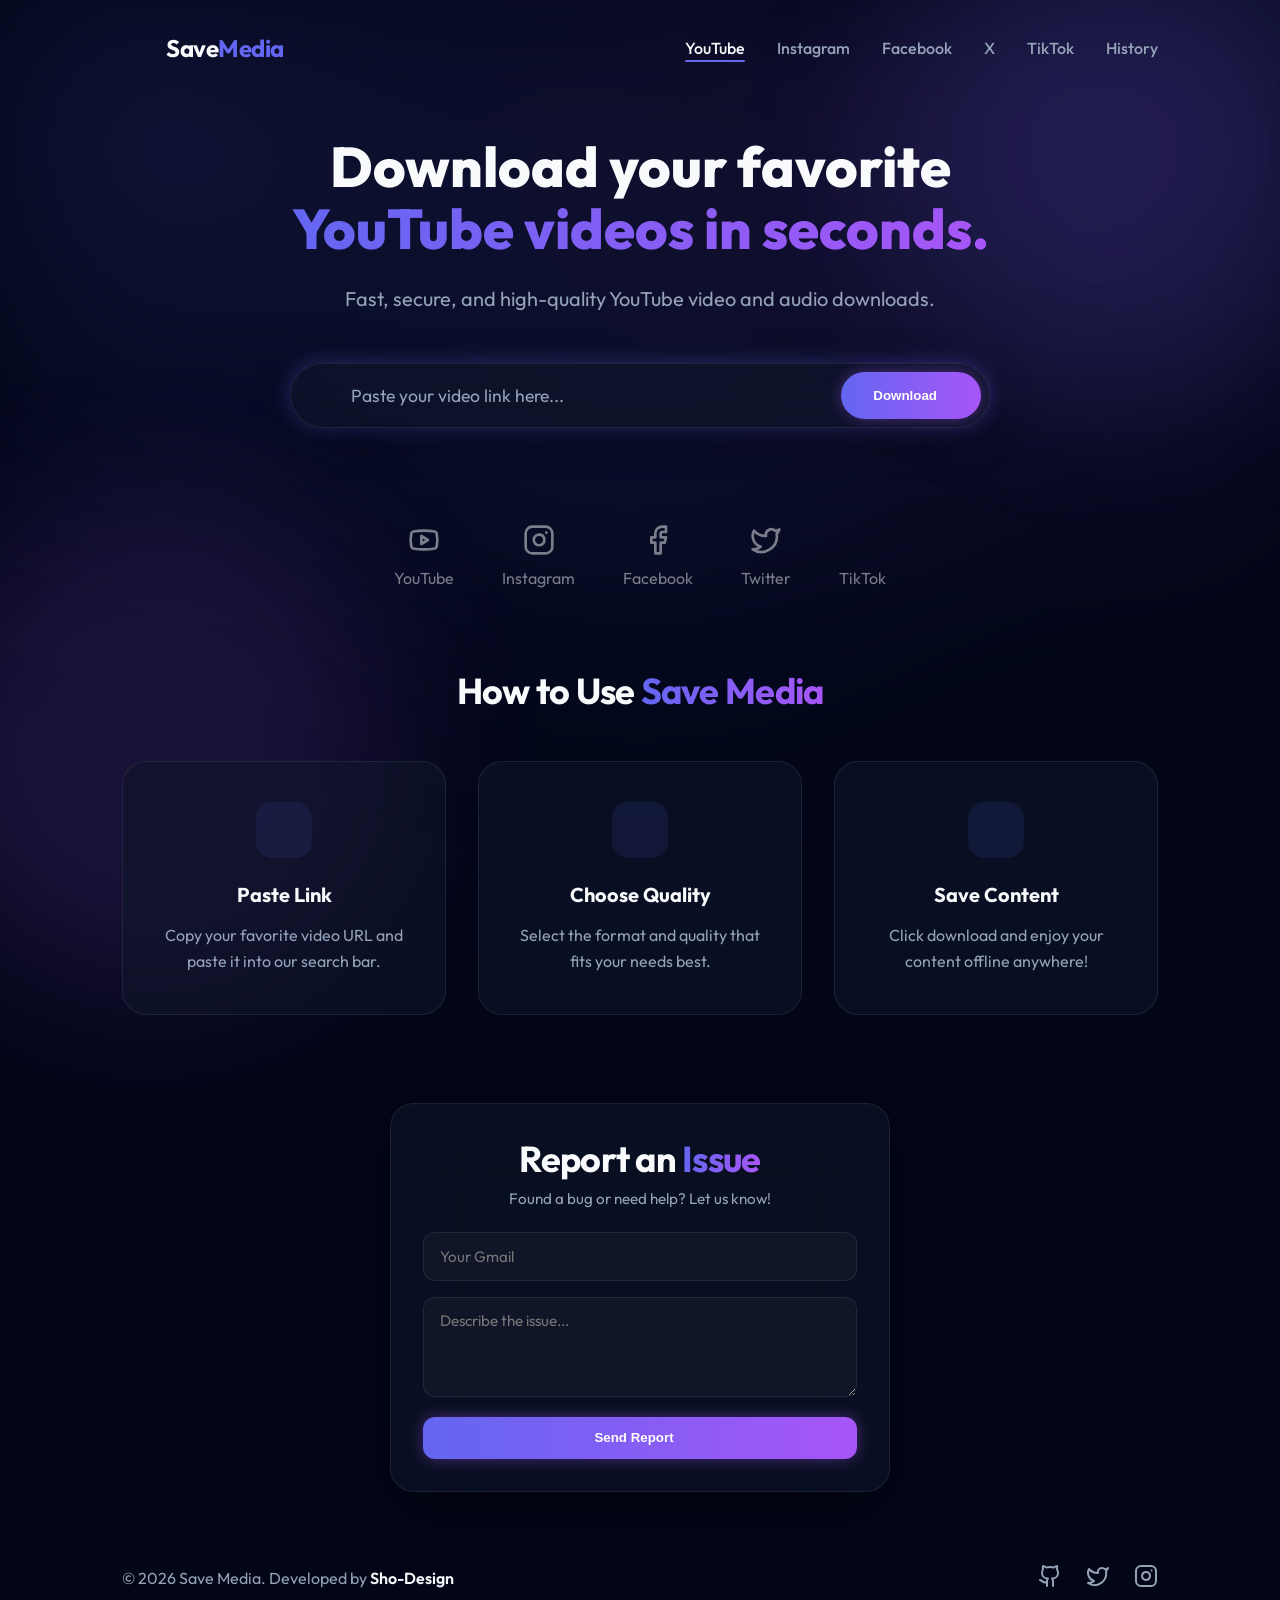
==== index.html @ ad40b004 "updated backend link" ====
<!DOCTYPE html>
<html lang="en">
<head>
    <meta charset="UTF-8">
    <meta name="viewport" content="width=device-width, initial-scale=1.0">
    <meta name="google-site-verification" content="N-tmSTunagzGH7XY_K2GFZzRfWQBNC5pySEyDZLSZkw" />
    <title>Save Media v2 | Premium Video Downloader</title>
    <link rel="icon" href="images/cloud.svg">
    <link rel="preconnect" href="https://fonts.googleapis.com">
    <link rel="preconnect" href="https://fonts.gstatic.com" crossorigin>
    <link href="https://fonts.googleapis.com/css2?family=Outfit:wght@300;400;500;600;700&display=swap" rel="stylesheet">
    <link rel="stylesheet" href="style.css">
    <script src="https://cdnjs.cloudflare.com/ajax/libs/gsap/3.12.2/gsap.min.js"></script>
    <script src="https://unpkg.com/lucide@latest"></script>
    <script src="history.js"></script>
    <script type="text/javascript" src="https://cdn.jsdelivr.net/npm/@emailjs/browser@4/dist/email.min.js"></script>
    <script type="text/javascript">
        (function() {
            emailjs.init({
              publicKey: "gHKNOqK6p1OU56wxF",
            });
        })();
    </script>
    <script defer src="nav.js"></script>
    <script defer src="youtube.js"></script>
</head>
<body data-backend-url="https://videosaver-backend.onrender.com">
    <div class="mesh-gradient"></div>
    <div class="glow-blob blob-1"></div>
    <div class="glow-blob blob-2"></div>
    
    <main class="container">
        <header class="header" data-gsap="fade-down">
            <div class="logo">
                <i data-lucide="cloud-download" class="logo-icon"></i>
                <h1>Save<span>Media</span></h1>
            </div>
            <!--navigation section -->
            <button class="mobile-menu-btn" id="mobileMenuBtn">
                <i data-lucide="menu"></i>
            </button>
            <nav class="nav">
                <a href="index.html" class="nav-link active">YouTube</a>
                <a href="instagram.html" class="nav-link">Instagram</a>
                <a href="facebook.html" class="nav-link">Facebook</a>
                <a href="x.html" class="nav-link">X</a>
                <a href="tiktok.html" class="nav-link">TikTok</a>
                <a href="history.html" class="nav-link">History</a>
            </nav>
        </header>

        <section class="hero" data-gsap="fade-up">
            <h2 class="hero-title">Download your favorite <br><span class="gradient-text">YouTube videos in seconds.</span></h2>
            <p class="hero-subtitle">Fast, secure, and high-quality YouTube video and audio downloads.</p>

            <div class="search-box-wrapper">
                <div class="search-box">
                    <i data-lucide="link" class="search-icon"></i>
                    <input type="text" id="urlInput" placeholder="Paste your video link here..." autocomplete="off">
                    <button id="downloadBtn" class="premium-btn">
                        <span>Download</span>
                        <i data-lucide="arrow-right"></i>
                    </button>
                    <button id="clearBtn" class="clear-btn" style="display: none;">
                        <i data-lucide="x"></i>
                    </button>
                </div>
            </div>
        </section>

        <section id="resultsSection" class="results-section" style="display: none;">
            <div class="result-card glass" id="resultCard">
                <div class="result-status" id="resultStatus">
                    <div class="loader-spinner"></div>
                    <span>Analyzing video...</span>
                </div>

                <div id="videoDetails" class="video-details" style="display: none;">
                    <div class="video-preview">
                        <div class="preview-overlay">
                            <i data-lucide="play" class="play-icon"></i>
                        </div>
                        <img id="thumbnail" src="" alt="Thumbnail">
                    </div>
                    <div class="video-info">
                        <div class="platform-badge" id="platformBadge">YouTube</div>
                        <h3 id="videoTitle" class="video-title">Epic Mountain Sunset | 4K Aerial Tour</h3>
                        <p id="videoDuration" class="video-meta"><i data-lucide="clock"></i> Duration: 14:32</p>
                        
                        <div class="options-container">
                            <div class="custom-select" id="formatSelect">
                                <div class="select-trigger">
                                    <span class="selected-value">Format: MP4</span>
                                    <i data-lucide="chevron-down"></i>
                                </div>
                                <div class="select-options" id="formatOptions"></div>
                            </div>

                            <div class="custom-select" id="qualitySelect">
                                <div class="select-trigger">
                                    <span class="selected-value">Select Quality</span>
                                    <i data-lucide="chevron-down"></i>
                                </div>
                                <div class="select-options" id="qualityOptions"></div>
                            </div>
                        </div>

                        <div class="result-footer">
                            <div class="file-size" id="fileSize">Size: —</div>
                            <button id="mainDownloadBtn" class="download-btn-v2">
                                <i data-lucide="download"></i>
                                <span>Start Download</span>
                            </button>
                        </div>
                    </div>
                </div>
            </div>
        </section>

        <!-- Supported Platforms -->
        <section class="info-sectionSupported" data-gsap="fade-up" style="padding: 2rem 0; opacity: 0.8;">
            <div class="platforms-flex">
                <a href="index.html" class="platform-item"><svg xmlns="http://www.w3.org/2000/svg" width="24" height="24" viewBox="0 0 24 24" fill="none" stroke="currentColor" stroke-width="2" stroke-linecap="round" stroke-linejoin="round" class="lucide lucide-youtube"><path d="M2.5 17a24.12 24.12 0 0 1 0-10 2 2 0 0 1 1.4-1.4 49.56 49.56 0 0 1 16.2 0A2 2 0 0 1 21.5 7a24.12 24.12 0 0 1 0 10 2 2 0 0 1-1.4 1.4 49.55 49.55 0 0 1-16.2 0A2 2 0 0 1 2.5 17"/><path d="m10 15 5-3-5-3z"/></svg><span>YouTube</span></a>
                <a href="instagram.html" class="platform-item"><svg xmlns="http://www.w3.org/2000/svg" width="24" height="24" viewBox="0 0 24 24" fill="none" stroke="currentColor" stroke-width="2" stroke-linecap="round" stroke-linejoin="round" class="lucide lucide-instagram"><rect width="20" height="20" x="2" y="2" rx="5" ry="5"/><path d="M16 11.37A4 4 0 1 1 12.63 8 4 4 0 0 1 16 11.37z"/><line x1="17.5" x2="17.51" y1="6.5" y2="6.5"/></svg><span>Instagram</span></a>
                <a href="facebook.html" class="platform-item"><svg xmlns="http://www.w3.org/2000/svg" width="24" height="24" viewBox="0 0 24 24" fill="none" stroke="currentColor" stroke-width="2" stroke-linecap="round" stroke-linejoin="round" class="lucide lucide-facebook"><path d="M18 2h-3a5 5 0 0 0-5 5v3H7v4h3v8h4v-8h3l1-4h-4V7a1 1 0 0 1 1-1h3z"/></svg><span>Facebook</span></a>
                <a href="x.html" class="platform-item"><svg xmlns="http://www.w3.org/2000/svg" width="24" height="24" viewBox="0 0 24 24" fill="none" stroke="currentColor" stroke-width="2" stroke-linecap="round" stroke-linejoin="round" class="lucide lucide-twitter"><path d="M22 4s-.7 2.1-2 3.4c1.6 10-9.4 17.3-18 11.6 2.2.1 4.4-.6 6-2C3 15.5.5 9.6 3 5c2.2 2.6 5.6 4.1 9 4-.9-4.2 4-6.6 7-3.8 1.1 0 3-1.2 3-1.2z"/></svg><span>Twitter</span></a>
                <a href="tiktok.html" class="platform-item"><i data-lucide="music-2"></i><span>TikTok</span></a>
            </div>
        </section>


        <!-- How It Works Section -->
        <section id="how-to-use" class="info-section" data-gsap="fade-up">
            <h2 class="section-title">How to Use <span class="gradient-text">Save Media</span></h2>
            <div class="steps-grid">
                <div class="step-card">
                    <div class="step-icon"><i data-lucide="copy"></i></div>
                    <h3>Paste Link</h3>
                    <p>Copy your favorite video URL and paste it into our search bar.</p>
                </div>
                <div class="step-card">
                    <div class="step-icon"><i data-lucide="settings-2"></i></div>
                    <h3>Choose Quality</h3>
                    <p>Select the format and quality that fits your needs best.</p>
                </div>
                <div class="step-card">
                    <div class="step-icon"><i data-lucide="download-cloud"></i></div>
                    <h3>Save Content</h3>
                    <p>Click download and enjoy your content offline anywhere!</p>
                </div>
            </div>
        </section>

        <!-- Report Issue Section -->
        <section class="report-section" data-gsap="fade-up">
            <div class="report-card glass">
                <h2 class="section-title">Report an <span class="gradient-text">Issue</span></h2>
                <p class="report-subtitle">Found a bug or need help? Let us know!</p>
                <form id="reportForm" class="report-form">
                    <div class="input-group">
                        <input type="email" id="userEmail" name="user_email" placeholder="Your Gmail" required>
                    </div>
                    <div class="input-group">
                        <textarea id="userMessage" name="message" placeholder="Describe the issue..." required></textarea>
                    </div>
                    <button type="submit" id="reportBtn" class="premium-btn">
                        <span>Send Report</span>
                        <i data-lucide="send"></i>
                    </button>
                </form>
            </div>
        </section>

        <footer class="footer">
            <p>&copy; 2026 Save Media. Developed by <a href="#" class="brand-link">Sho-Design</a></p>
            <div class="social-links">
                <a href="https://github.com/Michealshodipo56"><svg xmlns="http://www.w3.org/2000/svg" width="24" height="24" viewBox="0 0 24 24" fill="none" stroke="currentColor" stroke-width="2" stroke-linecap="round" stroke-linejoin="round" class="lucide lucide-github"><path d="M15 22v-4a4.8 4.8 0 0 0-1-3.5c3 0 6-2 6-5.5.08-1.25-.27-2.48-1-3.5.28-1.15.28-2.35 0-3.5 0 0-1 0-3 1.5-2.64-.5-5.36-.5-8 0C6 2 5 2 5 2c-.3 1.15-.3 2.35 0 3.5A5.403 5.403 0 0 0 4 9c0 3.5 3 5.5 6 5.5-.39.49-.68 1.05-.85 1.65-.17.6-.22 1.23-.15 1.85v4"/><path d="M9 18c-4.51 2-5-2-7-2"/></svg></a>
                <a href="https://x.com/Entity50"><svg xmlns="http://www.w3.org/2000/svg" width="24" height="24" viewBox="0 0 24 24" fill="none" stroke="currentColor" stroke-width="2" stroke-linecap="round" stroke-linejoin="round" class="lucide lucide-twitter"><path d="M22 4s-.7 2.1-2 3.4c1.6 10-9.4 17.3-18 11.6 2.2.1 4.4-.6 6-2C3 15.5.5 9.6 3 5c2.2 2.6 5.6 4.1 9 4-.9-4.2 4-6.6 7-3.8 1.1 0 3-1.2 3-1.2z"/></svg></a>
                <a href="#"><svg xmlns="http://www.w3.org/2000/svg" width="24" height="24" viewBox="0 0 24 24" fill="none" stroke="currentColor" stroke-width="2" stroke-linecap="round" stroke-linejoin="round" class="lucide lucide-instagram"><rect width="20" height="20" x="2" y="2" rx="5" ry="5"/><path d="M16 11.37A4 4 0 1 1 12.63 8 4 4 0 0 1 16 11.37z"/><line x1="17.5" x2="17.51" y1="6.5" y2="6.5"/></svg></a>
            </div>
        </footer>
    </main>

    <div id="toast" class="toast"></div>
    <!--Created by Micheal Sho-->
</body>
</html>
---- style.css ----
:root {
  --primary: #6366f1;
  --primary-hover: #4f46e5;
  --accent: #a855f7;
  --accent-glow: rgba(168, 85, 247, 0.4);
  --primary-glow: rgba(99, 102, 241, 0.4);
  --bg-dark: #020617;
  --card-bg: rgba(15, 23, 42, 0.6);
  --text-main: #f8fafc;
  --text-muted: #94a3b8;
  --glass-border: rgba(255, 255, 255, 0.08);
  --glass-highlight: rgba(255, 255, 255, 0.04);
}

* {
  margin: 0;
  padding: 0;
  box-sizing: border-box;
}

html {
  scroll-behavior: smooth;
}

body {
  font-family: "Outfit", sans-serif;
  background-color: var(--bg-dark);
  color: var(--text-main);
  overflow-x: hidden;
  min-height: 100vh;
}

/* Enhanced Mesh Gradient with Animated Blobs */
.mesh-gradient {
  position: fixed;
  top: 0;
  left: 0;
  width: 100%;
  height: 100%;
  z-index: -1;
  background: 
    radial-gradient(at 0% 0%, rgba(99, 102, 241, 0.2) 0px, transparent 50%),
    radial-gradient(at 100% 0%, rgba(168, 85, 247, 0.2) 0px, transparent 50%),
    radial-gradient(at 50% 50%, rgba(99, 102, 241, 0.1) 0px, transparent 50%);
  filter: blur(100px);
}

.glow-blob {
  position: fixed;
  width: 500px;
  height: 500px;
  border-radius: 50%;
  filter: blur(80px);
  z-index: -1;
  opacity: 0.15;
  pointer-events: none;
  animation: float 20s infinite alternate;
}

.blob-1 {
  background: var(--primary);
  top: -100px;
  right: -100px;
}

.blob-2 {
  background: var(--accent);
  bottom: -100px;
  left: -100px;
  animation-delay: -5s;
}

@keyframes float {
  from { transform: translate(0, 0) scale(1); }
  to { transform: translate(100px, 100px) scale(1.2); }
}

.container {
  max-width: 1100px;
  margin: 0 auto;
  padding: 2rem;
  display: flex;
  flex-direction: column;
  min-height: 100vh;
}

/* Header */
.header {
  display: flex;
  justify-content: space-between;
  align-items: center;
  padding-bottom: 2rem;
}

.logo {
  display: flex;
  align-items: center;
  gap: 0.75rem;
}

.logo-icon {
  color: var(--primary);
  width: 2rem;
  height: 2rem;
}

.logo h1 {
  font-size: 1.5rem;
  font-weight: 700;
  letter-spacing: -0.02em;
}

.logo h1 span {
  color: var(--primary);
}

.nav {
  display: flex;
  gap: 2rem;
}

.nav-link {
  color: var(--text-muted);
  text-decoration: none;
  font-weight: 500;
  transition: all 0.3s ease;
  position: relative;
}

.nav-link:hover,
.nav-link.active {
  color: var(--text-main);
}

.nav-link.active::after {
  content: '';
  position: absolute;
  bottom: -4px;
  left: 0;
  width: 100%;
  height: 2px;
  background: var(--primary);
  border-radius: 2px;
}

.mobile-menu-btn {
  display: none;
  background: rgba(255, 255, 255, 0.05);
  border: 1px solid var(--glass-border);
  color: var(--text-main);
  cursor: pointer;
  padding: 0.6rem;
  border-radius: 0.75rem;
  z-index: 10;
  transition: all 0.3s ease;
}

.mobile-menu-btn:hover {
  background: rgba(255, 255, 255, 0.1);
  border-color: var(--primary);
}

/* Hero */
.hero {
  text-align: center;
  padding: 2.5rem 0 4rem;
}

.hero-title {
  font-size: 3.5rem;
  font-weight: 800;
  line-height: 1.1;
  margin-bottom: 1.5rem;
}

.gradient-text {
  background: linear-gradient(90deg, var(--primary), var(--accent));
  -webkit-background-clip: text;
  background-clip: text;
  -webkit-text-fill-color: transparent;
}

.hero-subtitle {
  font-size: 1.25rem;
  color: var(--text-muted);
  max-width: 600px;
  margin: 0 auto 3rem;
  line-height: 1.6;
}

/* Search Box */
.search-box-wrapper {
  max-width: 700px;
  margin: 0 auto;
  position: relative;
}

.search-box {
  background: var(--card-bg);
  backdrop-filter: blur(20px);
  -webkit-backdrop-filter: blur(20px);
  border: 1px solid var(--glass-border);
  padding: 0.5rem 0.5rem 0.5rem 1.5rem;
  border-radius: 100px;
  display: flex;
  align-items: center;
  gap: 1rem;
  box-shadow: 0 10px 40px rgba(0, 0, 0, 0.4), 0 0 20px var(--primary-glow);
  transition:
    border-color 0.3s,
    transform 0.3s,
    box-shadow 0.3s;
}

.search-box:focus-within {
  border-color: rgba(99, 102, 241, 0.6);
  transform: translateY(-2px);
  box-shadow: 0 15px 50px rgba(0, 0, 0, 0.5), 0 0 30px var(--primary-glow);
}

.search-icon {
  color: var(--text-muted);
  width: 1.25rem;
}

.search-box input {
  background: none;
  border: none;
  color: var(--text-main);
  font-family: inherit;
  font-size: 1.1rem;
  flex: 1;
  outline: none;
}

.search-box input::placeholder {
  color: var(--text-muted);
}

.premium-btn {
  background: linear-gradient(90deg, var(--primary), var(--accent));
  color: white;
  border: none;
  padding: 1rem 2rem;
  border-radius: 100px;
  font-weight: 600;
  cursor: pointer;
  display: flex;
  align-items: center;
  gap: 0.75rem;
  transition:
    opacity 0.3s,
    transform 0.2s;
  box-shadow: 0 0 15px var(--accent-glow);
}

.premium-btn:hover {
  opacity: 0.9;
  transform: scale(1.02);
  box-shadow: 0 0 25px var(--accent-glow);
}

.premium-btn:active {
  transform: scale(0.98);
}

.clear-btn {
  background: none;
  border: none;
  color: var(--text-muted);
  padding: 0.5rem;
  cursor: pointer;
  margin-right: 0.5rem;
}

/* Results Section */
.results-section {
  padding-top: 1rem;
  position: relative;
  z-index: 50;
}

.result-card {
  background: var(--card-bg);
  backdrop-filter: blur(40px);
  -webkit-backdrop-filter: blur(40px);
  border: 1px solid var(--glass-border);
  border-radius: 2rem;
  padding: 2.5rem;
  max-width: 900px;
  margin: 0 auto;
  box-shadow: 0 20px 60px rgba(0, 0, 0, 0.4), 0 0 40px rgba(15, 23, 42, 0.5);
}

.result-status {
  display: flex;
  flex-direction: column;
  align-items: center;
  gap: 1rem;
  padding: 2rem;
}

.loader-spinner {
  width: 3rem;
  height: 3rem;
  border: 3px solid rgba(255, 255, 255, 0.1);
  border-top-color: var(--primary);
  border-radius: 50%;
  animation: rotate 1s linear infinite;
}

@keyframes rotate {
  to {
    transform: rotate(360deg);
  }
}

.video-details {
  display: grid;
  grid-template-columns: 350px 1fr;
  gap: 2.5rem;
}

.video-preview {
  position: relative;
  border-radius: 1.5rem;
  overflow: hidden;
  aspect-ratio: 16/9;
}

.video-preview img {
  width: 100%;
  height: 100%;
  object-fit: cover;
}

.preview-overlay {
  position: absolute;
  inset: 0;
  background: rgba(0, 0, 0, 0.3);
  display: flex;
  align-items: center;
  justify-content: center;
}

.play-icon {
  width: 3rem;
  height: 3rem;
  color: white;
  filter: drop-shadow(0 0 10px rgba(0, 0, 0, 0.5));
}

.video-info {
  display: flex;
  flex-direction: column;
}

.platform-badge {
  background: rgba(99, 102, 241, 0.1);
  color: var(--primary);
  padding: 0.25rem 0.75rem;
  border-radius: 100px;
  font-size: 0.8rem;
  font-weight: 700;
  width: fit-content;
  margin-bottom: 1rem;
  text-transform: uppercase;
  letter-spacing: 0.05em;
}

.video-title {
  font-size: 1.5rem;
  font-weight: 700;
  margin-bottom: 0.75rem;
  line-height: 1.3;
}

.video-meta {
  display: flex;
  align-items: center;
  gap: 0.5rem;
  color: var(--text-muted);
  font-size: 1rem;
  margin-bottom: 2rem;
}

.video-meta i {
  width: 1rem;
  height: 1rem;
}

/* Custom Select */
.options-container {
  display: grid;
  grid-template-columns: 1fr 1fr;
  gap: 1rem;
  margin-bottom: 2rem;
}

.custom-select {
  position: relative;
}

.select-trigger {
  background: rgba(255, 255, 255, 0.05);
  border: 1px solid var(--glass-border);
  padding: 0.8rem 1.2rem;
  border-radius: 12px;
  display: flex;
  justify-content: space-between;
  align-items: center;
  cursor: pointer;
  transition: background 0.3s;
}

.select-trigger:hover {
  background: rgba(255, 255, 255, 0.08);
}

.select-trigger i {
  width: 1rem;
  height: 1rem;
  color: var(--text-muted);
}

.select-options {
  position: absolute;
  top: calc(100% + 8px);
  left: 0;
  width: 100%;
  background: #1e293b;
  border: 1px solid var(--glass-border);
  border-radius: 12px;
  overflow: hidden;
  max-height: 250px;
  overflow-y: auto;
  z-index: 10;
  display: none;
  box-shadow: 0 10px 30px rgba(0, 0, 0, 0.4);
}

.select-options div {
  padding: 0.8rem 1.2rem;
  cursor: pointer;
  transition: background 0.2s;
}

.select-options div:hover {
  background: rgba(255, 255, 255, 0.05);
}

.show-options {
  display: block;
  animation: slideDown 0.2s ease-out;
}

@keyframes slideDown {
  from {
    opacity: 0;
    transform: translateY(-10px);
  }
  to {
    opacity: 1;
    transform: translateY(0);
  }
}

/* Download Footer */
.result-footer {
  margin-top: auto;
  display: flex;
  justify-content: space-between;
  align-items: center;
  padding-top: 1.5rem;
  border-top: 1px solid var(--glass-border);
}

.file-size {
  font-weight: 600;
  color: var(--text-muted);
}

.download-btn-v2 {
  background: var(--primary);
  color: white;
  border: none;
  padding: 1rem 2rem;
  border-radius: 12px;
  font-weight: 700;
  cursor: pointer;
  display: flex;
  align-items: center;
  gap: 0.75rem;
  transition:
    transform 0.2s,
    background 0.3s;
  box-shadow: 0 0 15px var(--primary-glow);
}

.download-btn-v2:hover {
  background: var(--primary-hover);
  transform: translateY(-2px);
  box-shadow: 0 0 25px var(--primary-glow);
}

/* Content Sections */
.info-section {
  padding: 3rem 0;
  text-align: center;
}

.section-title {
  font-size: 2.25rem;
  font-weight: 700;
  margin-bottom: 3rem;
  letter-spacing: -0.02em;
}

.steps-grid {
  display: grid;
  grid-template-columns: repeat(3, 1fr);
  gap: 2rem;
}

.step-card {
  background: var(--card-bg);
  padding: 2.5rem;
  border-radius: 1.5rem;
  border: 1px solid var(--glass-border);
  transition: transform 0.3s, border-color 0.3s;
}

.step-card:hover {
  transform: translateY(-5px);
  border-color: var(--primary);
}

.step-icon {
  width: 3.5rem;
  height: 3.5rem;
  background: rgba(99, 102, 241, 0.1);
  color: var(--primary);
  display: flex;
  align-items: center;
  justify-content: center;
  border-radius: 1rem;
  margin: 0 auto 1.5rem;
}

.step-card h3 {
  font-size: 1.25rem;
  margin-bottom: 1rem;
}

.step-card p {
  color: var(--text-muted);
  line-height: 1.6;
}

.platforms-flex {
  display: flex;
  justify-content: center;
  flex-wrap: wrap;
  gap: 3rem;
  opacity: 0.6;
}

.platform-item {
  display: flex;
  flex-direction: column;
  align-items: center;
  gap: 0.75rem;
  color: inherit;
  text-decoration: none;
  transition: opacity 0.3s, transform 0.3s, color 0.3s;
  cursor: pointer;
}

.platform-item:hover {
  opacity: 1;
  transform: translateY(-5px);
  color: var(--primary);
}

.platform-item i, .platform-item svg {
  width: 2rem;
  height: 2rem;
}

@media (max-width: 768px) {
  .steps-grid {
    grid-template-columns: 1fr;
  }
}

/* Footer */
.footer {
  margin-top: auto;
  padding: 2rem 0 2rem;
  display: flex;
  justify-content: space-between;
  align-items: center;
  color: var(--text-muted);
}

.brand-link {
  color: var(--text-main);
  text-decoration: none;
  font-weight: 600;
}

.social-links {
  display: flex;
  gap: 1.5rem;
}

.social-links a {
  color: var(--text-muted);
  transition: color 0.3s;
}

.social-links a:hover {
  color: var(--text-main);
}

/* Responsive */
@media (max-width: 900px) {
  .video-details {
    grid-template-columns: 1fr;
  }
}

@media (max-width: 850px) {
  .header {
    padding-bottom: 2rem;
    position: relative;
    z-index: 6000;
  }

  .nav-overlay {
    position: fixed;
    inset: 0;
    background: rgba(0, 0, 0, 0.4);
    backdrop-filter: blur(4px);
    -webkit-backdrop-filter: blur(4px);
    z-index: 5000;
    opacity: 0;
    visibility: hidden;
    pointer-events: none;
    transition: opacity 0.4s ease, visibility 0.4s;
  }

  .nav-overlay.show {
    opacity: 1;
    visibility: visible;
    pointer-events: auto;
  }

  .mobile-menu-btn {
    display: flex;
    align-items: center;
    justify-content: center;
    z-index: 7001;
  }

  .nav {
    position: fixed;
    top: 0;
    right: -280px;
    width: 280px;
    height: 100vh;
    background: rgba(15, 23, 42, 0.98);
    backdrop-filter: blur(25px);
    -webkit-backdrop-filter: blur(25px);
    flex-direction: column;
    padding: 6rem 1.5rem 2rem;
    gap: 0.75rem;
    visibility: hidden;
    transition: right 0.4s cubic-bezier(0.4, 0, 0.2, 1), visibility 0.4s;
    z-index: 7000;
    border-left: 1px solid var(--glass-border);
    box-shadow: -15px 0 50px rgba(0, 0, 0, 0.6);
  }

  .nav.open {
    right: 0;
    visibility: visible;
  }

  .nav-link {
    font-size: 1.1rem;
    width: 100%;
    padding: 1rem;
    border-radius: 12px;
    background: rgba(255, 255, 255, 0.03);
  }

  .nav-link.active {
    background: rgba(99, 102, 241, 0.1);
    color: var(--primary);
  }

  .nav-link.active::after {
    display: none;
  }
}

@media (max-width: 640px) {
  .hero-title {
    font-size: 2.5rem;
  }

  .options-container {
    grid-template-columns: 1fr;
  }
}

@media (max-width: 540px) {
  .search-box {
    flex-direction: column;
    padding: 1rem;
    border-radius: 24px;
    gap: 0.5rem;
  }

  .search-box input {
    width: 100%;
    padding: 0.5rem 0;
    text-align: center;
  }

  .premium-btn {
    width: 100%;
    justify-content: center;
    border-radius: 16px;
  }

  .search-icon {
    display: none;
  }

  .clear-btn {
    position: absolute;
    right: 1.5rem;
    top: 1.5rem;
  }
}

/* Report Section */
.report-section {
  padding: 2.5rem 0;
}

.report-card {
  background: var(--card-bg);
  backdrop-filter: blur(40px);
  -webkit-backdrop-filter: blur(40px);
  border: 1px solid var(--glass-border);
  border-radius: 1.5rem;
  padding: 2rem;
  max-width: 500px;
  margin: 0 auto;
  text-align: center;
  box-shadow: 0 20px 60px rgba(0, 0, 0, 0.4);
}

.report-subtitle {
  color: var(--text-muted);
  margin-bottom: 1.5rem;
  margin-top: -2.5rem;
  font-size: 0.95rem;
}

.report-form {
  display: flex;
  flex-direction: column;
  gap: 1rem;
}

.input-group {
  position: relative;
  width: 100%;
  display: block;
}




.input-group input,
.input-group textarea {
  width: 100%;
  background: rgba(255, 255, 255, 0.03);
  border: 1px solid var(--glass-border);
  border-radius: 0.75rem;
  padding: 0.85rem 1rem;
  color: var(--text-main);
  font-family: inherit;
  font-size: 0.95rem;
  outline: none;
  transition: border-color 0.3s, box-shadow 0.3s, background 0.3s;
}

.input-group textarea {
  min-height: 100px;
  resize: vertical;
}

.input-group input:focus,
.input-group textarea:focus {
  background: rgba(255, 255, 255, 0.05);
  border-color: var(--primary);
  box-shadow: 0 0 0 4px var(--primary-glow);
}

.report-form .premium-btn {
  width: 100%;
  justify-content: center;
  padding: 0.85rem;
  border-radius: 0.75rem;
}

/* ═══════════════════════════════════════════════════
   History Page
═══════════════════════════════════════════════════ */

/* Section layout */
.history-section {
  flex: 1;
  padding: 2rem 0 3rem;
}

.history-header {
  display: flex;
  justify-content: space-between;
  align-items: center;
  margin-bottom: 2rem;
  flex-wrap: wrap;
  gap: 1rem;
}

.history-heading {
  display: flex;
  align-items: center;
  gap: 1rem;
}

.history-heading-icon {
  width: 2.5rem;
  height: 2.5rem;
  color: var(--primary);
  flex-shrink: 0;
}

.history-subtitle {
  color: var(--text-muted);
  font-size: 0.95rem;
  margin-top: 0.1rem;
}

/* Clear History button */
.clear-history-btn {
  display: flex;
  align-items: center;
  gap: 0.5rem;
  background: rgba(239,68,68,0.1);
  color: #ef4444;
  border: 1px solid rgba(239,68,68,0.25);
  padding: 0.65rem 1.25rem;
  border-radius: 100px;
  font-size: 0.9rem;
  font-weight: 600;
  cursor: pointer;
  transition: background 0.2s, border-color 0.2s, transform 0.2s;
}
.clear-history-btn:hover {
  background: rgba(239,68,68,0.2);
  border-color: rgba(239,68,68,0.5);
  transform: translateY(-1px);
}
.clear-history-btn i {
  width: 1rem;
  height: 1rem;
}

/* Empty state */
.history-empty {
  display: flex;
  flex-direction: column;
  align-items: center;
  justify-content: center;
  gap: 1rem;
  padding: 5rem 2rem;
  text-align: center;
}

.history-empty-icon {
  width: 5rem;
  height: 5rem;
  background: rgba(99,102,241,0.1);
  border-radius: 50%;
  display: flex;
  align-items: center;
  justify-content: center;
  color: var(--primary);
}
.history-empty-icon i {
  width: 2.25rem;
  height: 2.25rem;
}

.history-empty h3 {
  font-size: 1.4rem;
  font-weight: 700;
  color: var(--text-main);
}

.history-empty p {
  color: var(--text-muted);
  max-width: 340px;
  line-height: 1.6;
}

.go-download-btn {
  display: inline-flex;
  align-items: center;
  gap: 0.5rem;
  background: linear-gradient(90deg, var(--primary), var(--accent));
  color: white;
  text-decoration: none;
  padding: 0.75rem 1.5rem;
  border-radius: 100px;
  font-weight: 600;
  margin-top: 0.5rem;
  transition: opacity 0.2s, transform 0.2s;
  box-shadow: 0 0 15px var(--accent-glow);
}
.go-download-btn:hover {
  opacity: 0.9;
  transform: translateY(-2px);
}
.go-download-btn i {
  width: 1rem;
  height: 1rem;
}

/* History list */
.history-list {
  display: flex;
  flex-direction: column;
  gap: 1rem;
}

/* History item card */
.history-item {
  display: flex;
  align-items: center;
  gap: 1.5rem;
  padding: 1.25rem 1.5rem;
  border-radius: 1.25rem;
  animation: historyFadeIn 0.4s ease both;
  transition: transform 0.25s, border-color 0.25s;
}
.history-item:hover {
  transform: translateY(-2px);
  border-color: rgba(99,102,241,0.35);
}

@keyframes historyFadeIn {
  from { opacity: 0; transform: translateY(16px); }
  to   { opacity: 1; transform: translateY(0); }
}

/* Thumbnail */
.history-thumb-wrap {
  position: relative;
  flex-shrink: 0;
  width: 140px;
  aspect-ratio: 16/9;
  border-radius: 0.75rem;
  overflow: hidden;
  background: rgba(255,255,255,0.04);
}
.history-thumb {
  width: 100%;
  height: 100%;
  object-fit: cover;
}
.thumb-overlay {
  position: absolute;
  inset: 0;
  background: rgba(0,0,0,0.3);
  display: flex;
  align-items: center;
  justify-content: center;
  opacity: 0;
  transition: opacity 0.2s;
}
.history-item:hover .thumb-overlay { opacity: 1; }
.thumb-play {
  width: 1.5rem;
  height: 1.5rem;
  color: white;
}
.thumb-broken {
  background: rgba(255,255,255,0.06);
}

/* Info */
.history-info {
  flex: 1;
  min-width: 0;
}
.history-title {
  font-size: 1rem;
  font-weight: 600;
  line-height: 1.35;
  margin-bottom: 0.6rem;
  white-space: nowrap;
  overflow: hidden;
  text-overflow: ellipsis;
}
.history-meta {
  display: flex;
  flex-wrap: wrap;
  gap: 0.5rem;
}
.history-badge {
  display: inline-flex;
  align-items: center;
  gap: 0.35rem;
  padding: 0.25rem 0.6rem;
  border-radius: 100px;
  font-size: 0.75rem;
  font-weight: 600;
  text-transform: uppercase;
  letter-spacing: 0.03em;
}
.history-badge i {
  width: 0.8rem;
  height: 0.8rem;
}
.platform-badge-sm {
  background: rgba(99,102,241,0.12);
  color: var(--primary);
}
.format-badge {
  background: rgba(168,85,247,0.12);
  color: var(--accent);
}
.time-badge {
  background: rgba(255,255,255,0.06);
  color: var(--text-muted);
}

/* Actions */
.history-actions {
  display: flex;
  align-items: center;
  gap: 0.75rem;
  flex-shrink: 0;
}

.h-dl-btn {
  display: flex;
  align-items: center;
  gap: 0.5rem;
  background: var(--primary);
  color: white;
  border: none;
  padding: 0.6rem 1.1rem;
  border-radius: 10px;
  font-size: 0.875rem;
  font-weight: 600;
  cursor: pointer;
  white-space: nowrap;
  transition: background 0.2s, transform 0.2s, box-shadow 0.2s;
  box-shadow: 0 0 10px var(--primary-glow);
}
.h-dl-btn:hover {
  background: var(--primary-hover);
  transform: translateY(-1px);
  box-shadow: 0 0 18px var(--primary-glow);
}
.h-dl-btn i {
  width: 0.9rem;
  height: 0.9rem;
}

.h-del-btn {
  display: flex;
  align-items: center;
  justify-content: center;
  background: rgba(239,68,68,0.1);
  color: #ef4444;
  border: 1px solid rgba(239,68,68,0.2);
  width: 2.4rem;
  height: 2.4rem;
  border-radius: 10px;
  cursor: pointer;
  transition: background 0.2s, border-color 0.2s, transform 0.2s;
}
.h-del-btn:hover {
  background: rgba(239,68,68,0.2);
  border-color: rgba(239,68,68,0.45);
  transform: translateY(-1px);
}
.h-del-btn i {
  width: 1rem;
  height: 1rem;
}

/* ── Confirmation Modal ───────────────────────────── */
.modal-overlay {
  position: fixed;
  inset: 0;
  background: rgba(2,6,23,0.75);
  backdrop-filter: blur(6px);
  display: flex;
  align-items: center;
  justify-content: center;
  z-index: 500;
  opacity: 0;
  pointer-events: none;
  transition: opacity 0.25s;
}
.modal-overlay.modal-visible {
  opacity: 1;
  pointer-events: all;
}

.modal-box {
  width: 100%;
  max-width: 420px;
  padding: 2.5rem;
  border-radius: 1.5rem;
  text-align: center;
  transform: scale(0.95);
  transition: transform 0.25s;
}
.modal-overlay.modal-visible .modal-box {
  transform: scale(1);
}

.modal-icon {
  width: 4rem;
  height: 4rem;
  background: rgba(239,68,68,0.1);
  border-radius: 50%;
  display: flex;
  align-items: center;
  justify-content: center;
  margin: 0 auto 1.25rem;
  color: #ef4444;
}
.modal-icon i {
  width: 1.75rem;
  height: 1.75rem;
}
.modal-title {
  font-size: 1.35rem;
  font-weight: 700;
  margin-bottom: 0.75rem;
}
.modal-body {
  color: var(--text-muted);
  font-size: 0.95rem;
  line-height: 1.6;
  margin-bottom: 2rem;
}
.modal-actions {
  display: flex;
  gap: 1rem;
  justify-content: center;
}
.modal-cancel-btn {
  flex: 1;
  padding: 0.75rem;
  border-radius: 10px;
  border: 1px solid var(--glass-border);
  background: rgba(255,255,255,0.05);
  color: var(--text-main);
  font-size: 0.95rem;
  font-weight: 600;
  cursor: pointer;
  transition: background 0.2s;
}
.modal-cancel-btn:hover { background: rgba(255,255,255,0.1); }

.modal-confirm-btn {
  flex: 1;
  padding: 0.75rem;
  border-radius: 10px;
  border: none;
  background: #ef4444;
  color: white;
  font-size: 0.95rem;
  font-weight: 700;
  cursor: pointer;
  transition: background 0.2s, transform 0.2s;
  box-shadow: 0 0 15px rgba(239,68,68,0.3);
}
.modal-confirm-btn:hover {
  background: #dc2626;
  transform: translateY(-1px);
}

/* Responsive history items */
@media (max-width: 700px) {
  .history-item {
    flex-wrap: wrap;
    gap: 1rem;
  }
  .history-thumb-wrap {
    width: 100%;
    max-width: 100%;
  }
  .history-actions {
    width: 100%;
    justify-content: flex-end;
  }
  .h-dl-btn span { display: none; }
  .h-dl-btn { padding: 0.6rem; }
}

/* Toast notification */
.toast {
  position: fixed;
  bottom: 2rem;
  left: 50%;
  transform: translateX(-50%) translateY(100px);
  background: #22c55e;
  color: #fff;
  padding: 0.75rem 1.5rem;
  border-radius: 0.75rem;
  font-size: 0.95rem;
  font-weight: 500;
  box-shadow: 0 8px 24px rgba(34, 197, 94, 0.35);
  opacity: 0;
  pointer-events: none;
  transition: transform 0.3s ease, opacity 0.3s ease;
  z-index: 9999;
  white-space: nowrap;
}

.toast.show {
  transform: translateX(-50%) translateY(0);
  opacity: 1;
}
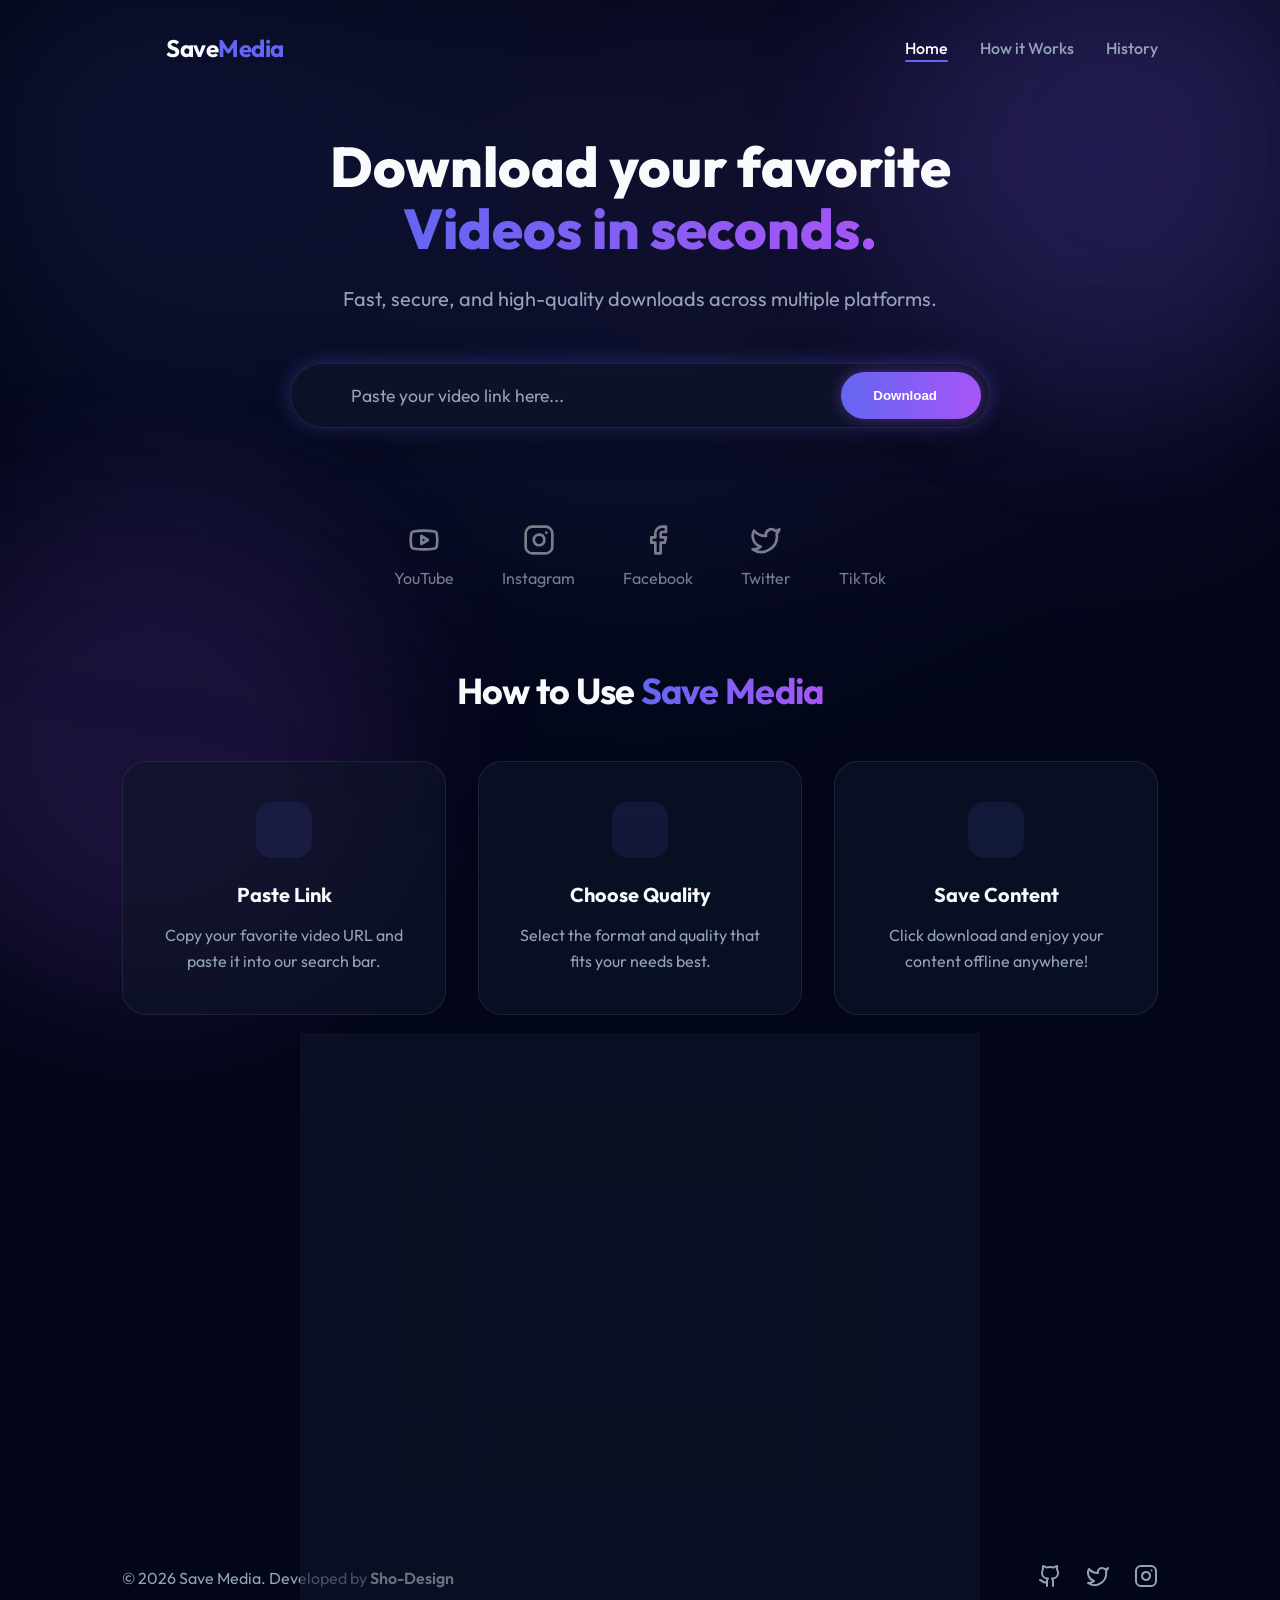
==== commit eab7c90e: "Unify frontend UI into a single page" ====
--- a/index.html
+++ b/index.html
@@ -22,7 +22,7 @@
         })();
     </script>
     <script defer src="nav.js"></script>
-    <script defer src="youtube.js"></script>
+    <script defer src="app.js"></script>
 </head>
 <body data-backend-url="https://videosaver-backend.onrender.com">
     <div class="mesh-gradient"></div>
@@ -40,18 +40,15 @@
                 <i data-lucide="menu"></i>
             </button>
             <nav class="nav">
-                <a href="index.html" class="nav-link active">YouTube</a>
-                <a href="instagram.html" class="nav-link">Instagram</a>
-                <a href="facebook.html" class="nav-link">Facebook</a>
-                <a href="x.html" class="nav-link">X</a>
-                <a href="tiktok.html" class="nav-link">TikTok</a>
+                <a href="index.html" class="nav-link active">Home</a>
+                <a href="#how-to-use" class="nav-link">How it Works</a>
                 <a href="history.html" class="nav-link">History</a>
             </nav>
         </header>
 
         <section class="hero" data-gsap="fade-up">
-            <h2 class="hero-title">Download your favorite <br><span class="gradient-text">YouTube videos in seconds.</span></h2>
-            <p class="hero-subtitle">Fast, secure, and high-quality YouTube video and audio downloads.</p>
+            <h2 class="hero-title">Download your favorite <br><span class="gradient-text">Videos in seconds.</span></h2>
+            <p class="hero-subtitle">Fast, secure, and high-quality downloads across multiple platforms.</p>
 
             <div class="search-box-wrapper">
                 <div class="search-box">
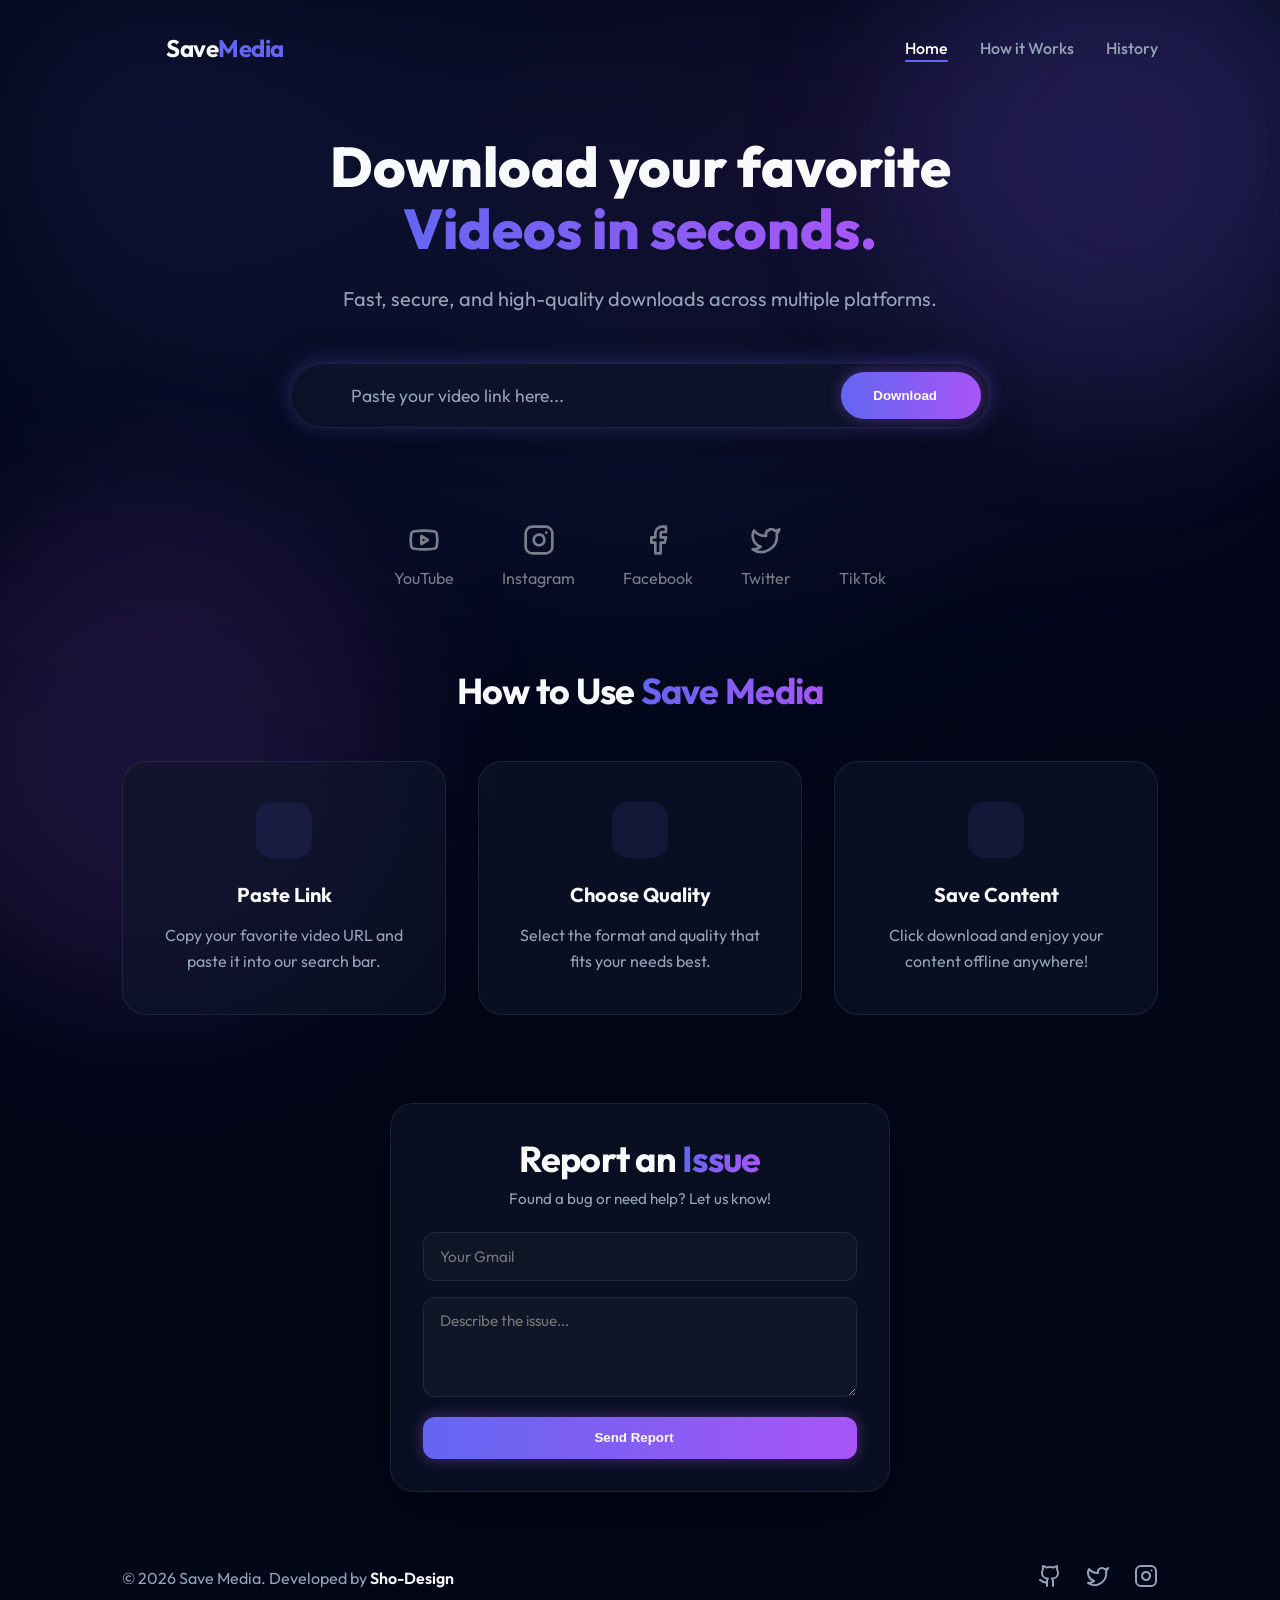
==== commit 1f2cd121: "Add browser-side YouTube fallback when the server is blocked. Extract metadata via InnerTube in the " ====
--- a/index.html
+++ b/index.html
@@ -24,7 +24,7 @@
     <script defer src="nav.js"></script>
     <script defer src="app.js"></script>
 </head>
-<body data-backend-url="https://videosaver-backend.onrender.com">
+<body data-backend-url="https://videosaver-backend.onrender.com" data-youtube-fallback-apis="true">
     <div class="mesh-gradient"></div>
     <div class="glow-blob blob-1"></div>
     <div class="glow-blob blob-2"></div>
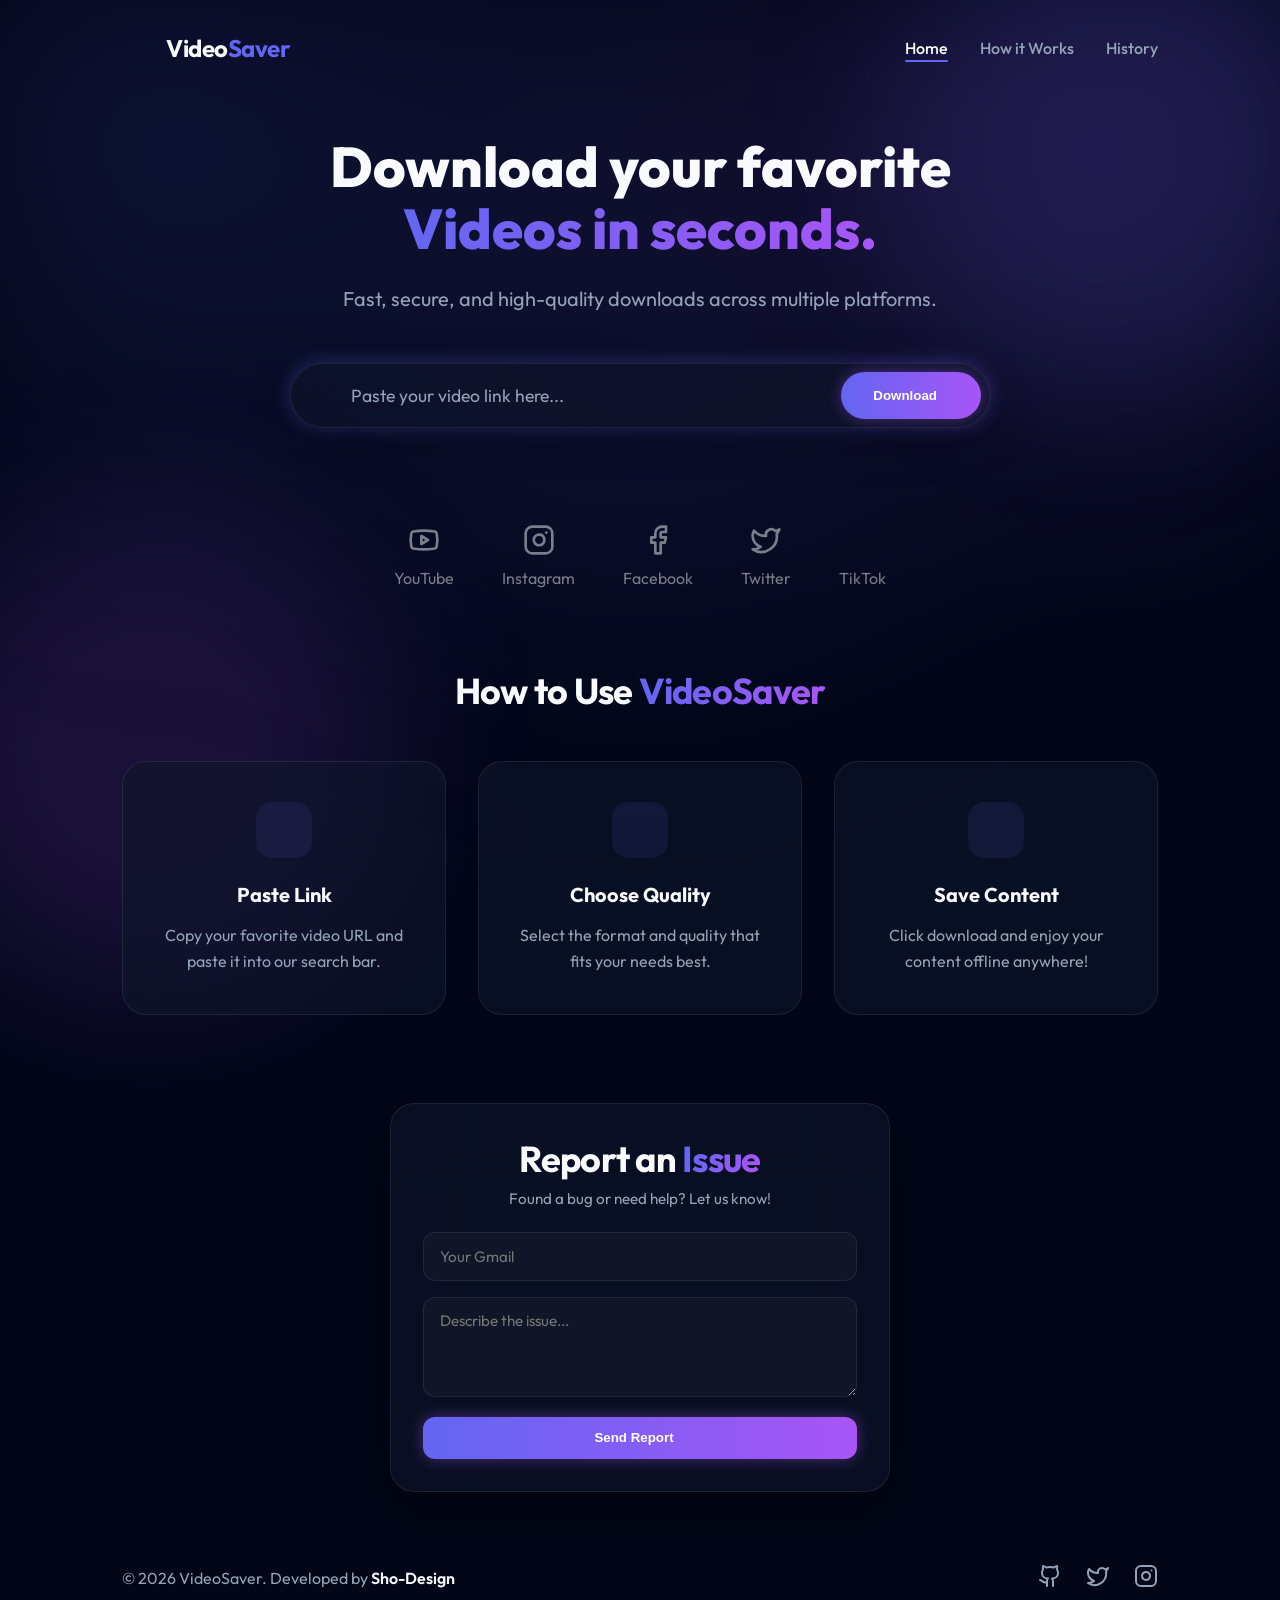
==== commit d4b166bc: "rename" ====
--- a/index.html
+++ b/index.html
@@ -4,7 +4,7 @@
     <meta charset="UTF-8">
     <meta name="viewport" content="width=device-width, initial-scale=1.0">
     <meta name="google-site-verification" content="N-tmSTunagzGH7XY_K2GFZzRfWQBNC5pySEyDZLSZkw" />
-    <title>Save Media v2 | Premium Video Downloader</title>
+    <title>VideoSaver | Premium Video Downloader</title>
     <link rel="icon" href="images/cloud.svg">
     <link rel="preconnect" href="https://fonts.googleapis.com">
     <link rel="preconnect" href="https://fonts.gstatic.com" crossorigin>
@@ -33,7 +33,7 @@
         <header class="header" data-gsap="fade-down">
             <div class="logo">
                 <i data-lucide="cloud-download" class="logo-icon"></i>
-                <h1>Save<span>Media</span></h1>
+                <h1>Video<span>Saver</span></h1>
             </div>
             <!--navigation section -->
             <button class="mobile-menu-btn" id="mobileMenuBtn">
@@ -128,7 +128,7 @@
 
         <!-- How It Works Section -->
         <section id="how-to-use" class="info-section" data-gsap="fade-up">
-            <h2 class="section-title">How to Use <span class="gradient-text">Save Media</span></h2>
+            <h2 class="section-title">How to Use <span class="gradient-text">VideoSaver</span></h2>
             <div class="steps-grid">
                 <div class="step-card">
                     <div class="step-icon"><i data-lucide="copy"></i></div>
@@ -169,7 +169,7 @@
         </section>
 
         <footer class="footer">
-            <p>&copy; 2026 Save Media. Developed by <a href="#" class="brand-link">Sho-Design</a></p>
+            <p>&copy; 2026 VideoSaver. Developed by <a href="#" class="brand-link">Sho-Design</a></p>
             <div class="social-links">
                 <a href="https://github.com/Michealshodipo56"><svg xmlns="http://www.w3.org/2000/svg" width="24" height="24" viewBox="0 0 24 24" fill="none" stroke="currentColor" stroke-width="2" stroke-linecap="round" stroke-linejoin="round" class="lucide lucide-github"><path d="M15 22v-4a4.8 4.8 0 0 0-1-3.5c3 0 6-2 6-5.5.08-1.25-.27-2.48-1-3.5.28-1.15.28-2.35 0-3.5 0 0-1 0-3 1.5-2.64-.5-5.36-.5-8 0C6 2 5 2 5 2c-.3 1.15-.3 2.35 0 3.5A5.403 5.403 0 0 0 4 9c0 3.5 3 5.5 6 5.5-.39.49-.68 1.05-.85 1.65-.17.6-.22 1.23-.15 1.85v4"/><path d="M9 18c-4.51 2-5-2-7-2"/></svg></a>
                 <a href="https://x.com/Entity50"><svg xmlns="http://www.w3.org/2000/svg" width="24" height="24" viewBox="0 0 24 24" fill="none" stroke="currentColor" stroke-width="2" stroke-linecap="round" stroke-linejoin="round" class="lucide lucide-twitter"><path d="M22 4s-.7 2.1-2 3.4c1.6 10-9.4 17.3-18 11.6 2.2.1 4.4-.6 6-2C3 15.5.5 9.6 3 5c2.2 2.6 5.6 4.1 9 4-.9-4.2 4-6.6 7-3.8 1.1 0 3-1.2 3-1.2z"/></svg></a>
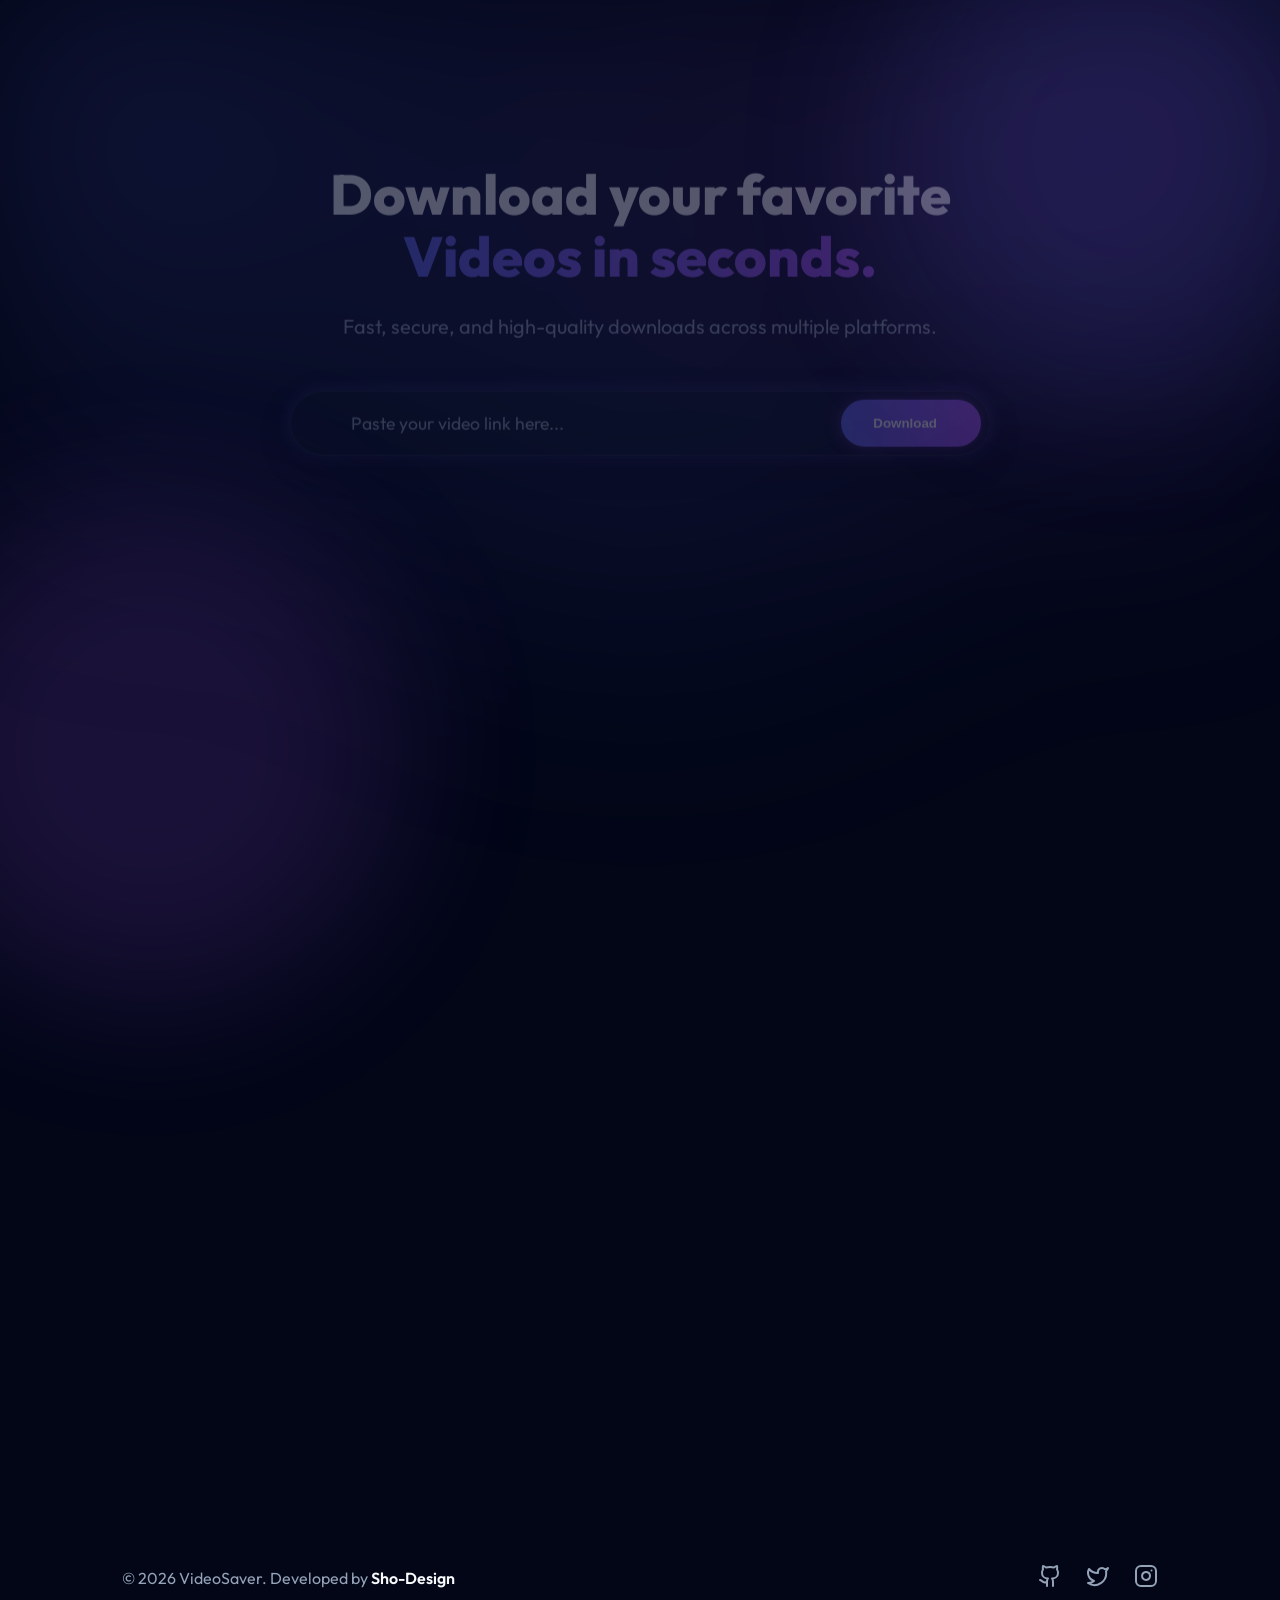
==== commit 4cbcd4e8: "Consolidate downloader on single homepage" ====
--- a/index.html
+++ b/index.html
@@ -5,7 +5,15 @@
     <meta name="viewport" content="width=device-width, initial-scale=1.0">
     <meta name="google-site-verification" content="N-tmSTunagzGH7XY_K2GFZzRfWQBNC5pySEyDZLSZkw" />
     <title>VideoSaver | Premium Video Downloader</title>
-    <link rel="icon" href="images/cloud.svg">
+    <meta name="description" content="Download videos from YouTube, Instagram, Facebook, TikTok, and X with VideoSaver. Fast, secure, high-quality downloads in your browser.">
+    <meta property="og:site_name" content="VideoSaver">
+    <meta property="og:title" content="VideoSaver | Premium Video Downloader">
+    <meta property="og:description" content="Download videos from YouTube, Instagram, Facebook, TikTok, and X with VideoSaver.">
+    <meta property="og:url" content="https://videosaver.vercel.app/">
+    <meta property="og:image" content="https://videosaver.vercel.app/favicon-192x192.png">
+    <link rel="icon" href="/favicon.ico" sizes="any">
+    <link rel="icon" type="image/png" sizes="48x48" href="/favicon-48x48.png">
+    <link rel="apple-touch-icon" sizes="180x180" href="/apple-touch-icon.png">
     <link rel="preconnect" href="https://fonts.googleapis.com">
     <link rel="preconnect" href="https://fonts.gstatic.com" crossorigin>
     <link href="https://fonts.googleapis.com/css2?family=Outfit:wght@300;400;500;600;700&display=swap" rel="stylesheet">
@@ -22,9 +30,9 @@
         })();
     </script>
     <script defer src="nav.js"></script>
-    <script defer src="app.js"></script>
+    <script type="module" src="app.js"></script>
 </head>
-<body data-backend-url="https://videosaver-backend.onrender.com" data-youtube-fallback-apis="true">
+<body data-backend-url="https://videosaver-backend.onrender.com" data-youtube-fallback-apis="true">
     <div class="mesh-gradient"></div>
     <div class="glow-blob blob-1"></div>
     <div class="glow-blob blob-2"></div>
@@ -118,10 +126,10 @@
         <section class="info-sectionSupported" data-gsap="fade-up" style="padding: 2rem 0; opacity: 0.8;">
             <div class="platforms-flex">
                 <a href="index.html" class="platform-item"><svg xmlns="http://www.w3.org/2000/svg" width="24" height="24" viewBox="0 0 24 24" fill="none" stroke="currentColor" stroke-width="2" stroke-linecap="round" stroke-linejoin="round" class="lucide lucide-youtube"><path d="M2.5 17a24.12 24.12 0 0 1 0-10 2 2 0 0 1 1.4-1.4 49.56 49.56 0 0 1 16.2 0A2 2 0 0 1 21.5 7a24.12 24.12 0 0 1 0 10 2 2 0 0 1-1.4 1.4 49.55 49.55 0 0 1-16.2 0A2 2 0 0 1 2.5 17"/><path d="m10 15 5-3-5-3z"/></svg><span>YouTube</span></a>
-                <a href="instagram.html" class="platform-item"><svg xmlns="http://www.w3.org/2000/svg" width="24" height="24" viewBox="0 0 24 24" fill="none" stroke="currentColor" stroke-width="2" stroke-linecap="round" stroke-linejoin="round" class="lucide lucide-instagram"><rect width="20" height="20" x="2" y="2" rx="5" ry="5"/><path d="M16 11.37A4 4 0 1 1 12.63 8 4 4 0 0 1 16 11.37z"/><line x1="17.5" x2="17.51" y1="6.5" y2="6.5"/></svg><span>Instagram</span></a>
-                <a href="facebook.html" class="platform-item"><svg xmlns="http://www.w3.org/2000/svg" width="24" height="24" viewBox="0 0 24 24" fill="none" stroke="currentColor" stroke-width="2" stroke-linecap="round" stroke-linejoin="round" class="lucide lucide-facebook"><path d="M18 2h-3a5 5 0 0 0-5 5v3H7v4h3v8h4v-8h3l1-4h-4V7a1 1 0 0 1 1-1h3z"/></svg><span>Facebook</span></a>
-                <a href="x.html" class="platform-item"><svg xmlns="http://www.w3.org/2000/svg" width="24" height="24" viewBox="0 0 24 24" fill="none" stroke="currentColor" stroke-width="2" stroke-linecap="round" stroke-linejoin="round" class="lucide lucide-twitter"><path d="M22 4s-.7 2.1-2 3.4c1.6 10-9.4 17.3-18 11.6 2.2.1 4.4-.6 6-2C3 15.5.5 9.6 3 5c2.2 2.6 5.6 4.1 9 4-.9-4.2 4-6.6 7-3.8 1.1 0 3-1.2 3-1.2z"/></svg><span>Twitter</span></a>
-                <a href="tiktok.html" class="platform-item"><i data-lucide="music-2"></i><span>TikTok</span></a>
+                <a href="#urlInput" class="platform-item"><svg xmlns="http://www.w3.org/2000/svg" width="24" height="24" viewBox="0 0 24 24" fill="none" stroke="currentColor" stroke-width="2" stroke-linecap="round" stroke-linejoin="round" class="lucide lucide-instagram"><rect width="20" height="20" x="2" y="2" rx="5" ry="5"/><path d="M16 11.37A4 4 0 1 1 12.63 8 4 4 0 0 1 16 11.37z"/><line x1="17.5" x2="17.51" y1="6.5" y2="6.5"/></svg><span>Instagram</span></a>
+                <a href="#urlInput" class="platform-item"><svg xmlns="http://www.w3.org/2000/svg" width="24" height="24" viewBox="0 0 24 24" fill="none" stroke="currentColor" stroke-width="2" stroke-linecap="round" stroke-linejoin="round" class="lucide lucide-facebook"><path d="M18 2h-3a5 5 0 0 0-5 5v3H7v4h3v8h4v-8h3l1-4h-4V7a1 1 0 0 1 1-1h3z"/></svg><span>Facebook</span></a>
+                <a href="#urlInput" class="platform-item"><svg xmlns="http://www.w3.org/2000/svg" width="24" height="24" viewBox="0 0 24 24" fill="none" stroke="currentColor" stroke-width="2" stroke-linecap="round" stroke-linejoin="round" class="lucide lucide-twitter"><path d="M22 4s-.7 2.1-2 3.4c1.6 10-9.4 17.3-18 11.6 2.2.1 4.4-.6 6-2C3 15.5.5 9.6 3 5c2.2 2.6 5.6 4.1 9 4-.9-4.2 4-6.6 7-3.8 1.1 0 3-1.2 3-1.2z"/></svg><span>Twitter</span></a>
+                <a href="#urlInput" class="platform-item"><i data-lucide="music-2"></i><span>TikTok</span></a>
             </div>
         </section>
 
--- a/style.css
+++ b/style.css
@@ -315,11 +315,26 @@
   }
 }
 
-.video-details {
+.video-details {
   display: grid;
   grid-template-columns: 350px 1fr;
   gap: 2.5rem;
-}
+}
+
+#videoItemSelect {
+    width: calc(100% - 2rem);
+    margin: 1rem;
+    padding: 0.9rem 1rem;
+    color: #fff;
+    background: rgba(255, 255, 255, 0.08);
+    border: 1px solid rgba(255, 255, 255, 0.14);
+    border-radius: 0.8rem;
+    font: inherit;
+}
+
+#videoItemSelect option {
+    color: #111827;
+}
 
 .video-preview {
   position: relative;
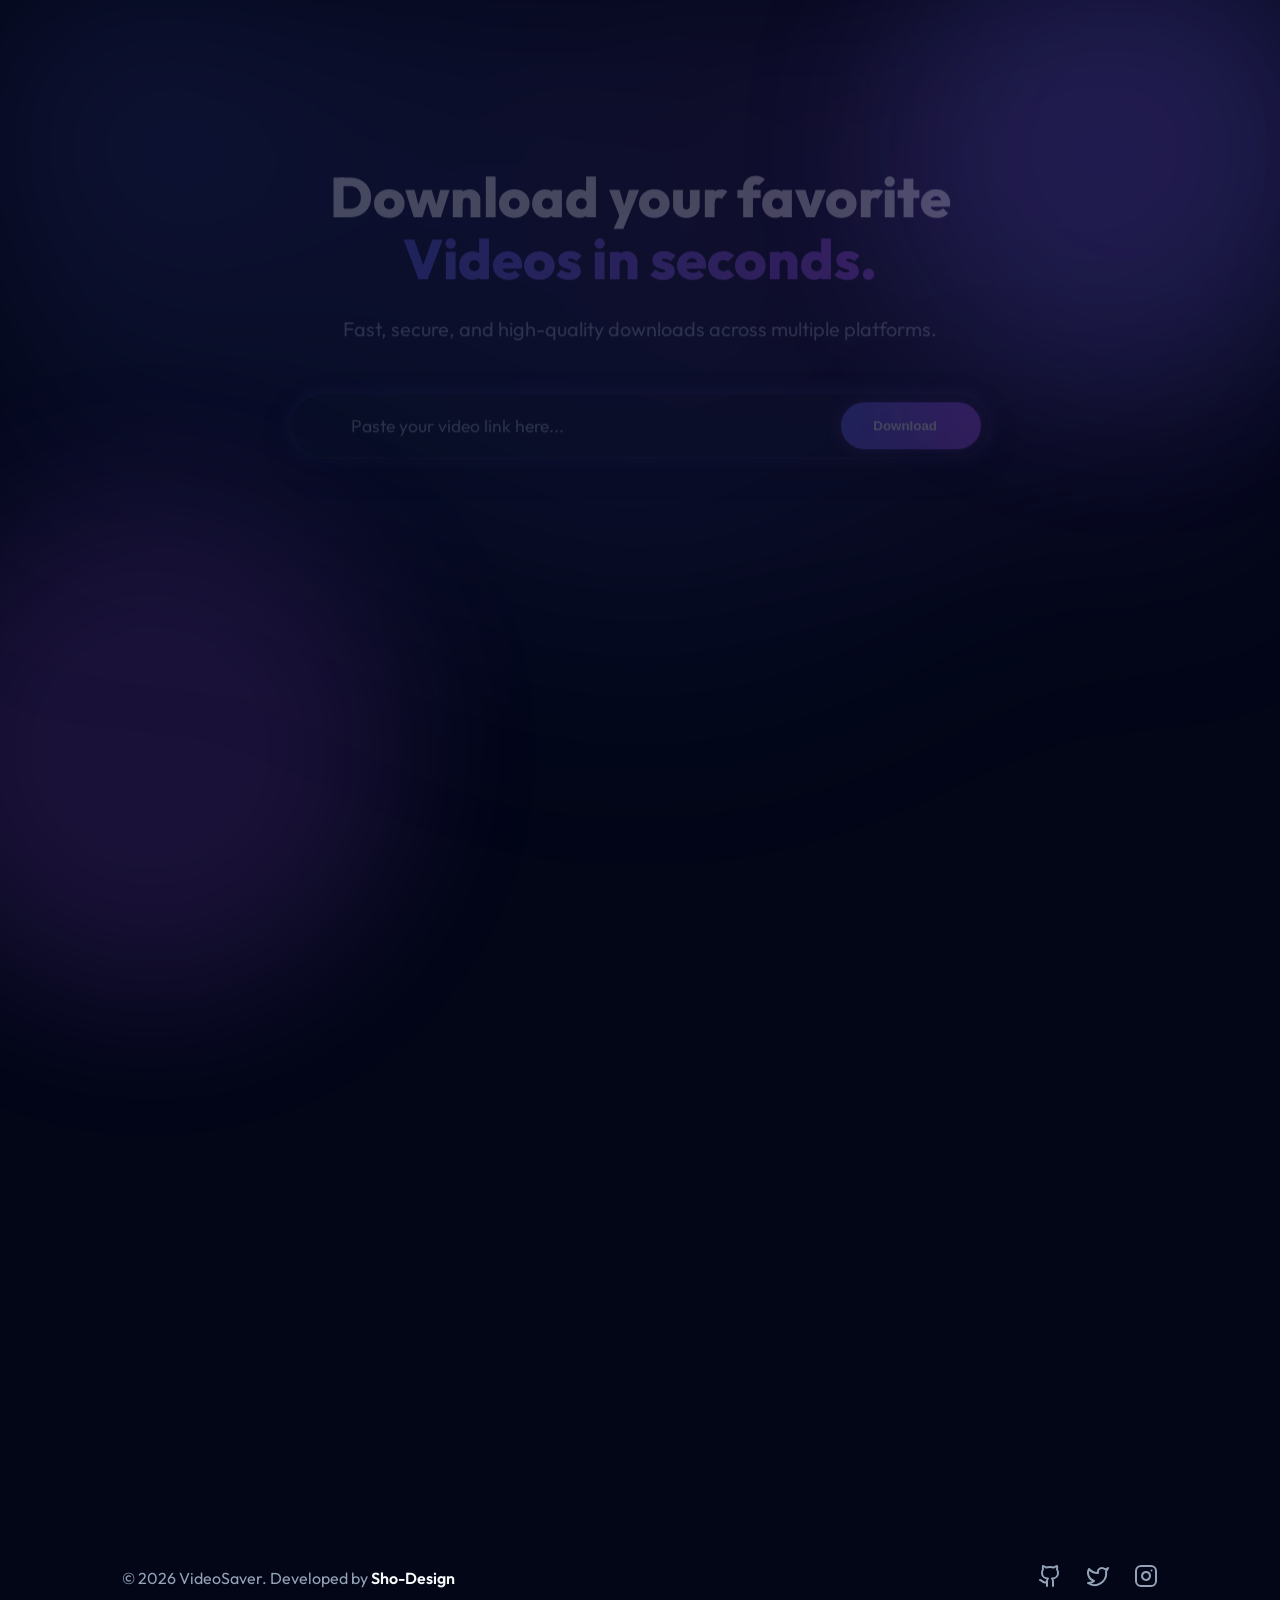
==== commit ade6a4fc: "Update index.html" ====
--- a/index.html
+++ b/index.html
@@ -32,7 +32,7 @@
     <script defer src="nav.js"></script>
     <script type="module" src="app.js"></script>
 </head>
-<body data-backend-url="https://videosaver-backend.onrender.com" data-youtube-fallback-apis="true">
+<body data-backend-url="https://videosaver-api.145-241-223-113.nip.io" data-youtube-fallback-apis="true">
     <div class="mesh-gradient"></div>
     <div class="glow-blob blob-1"></div>
     <div class="glow-blob blob-2"></div>
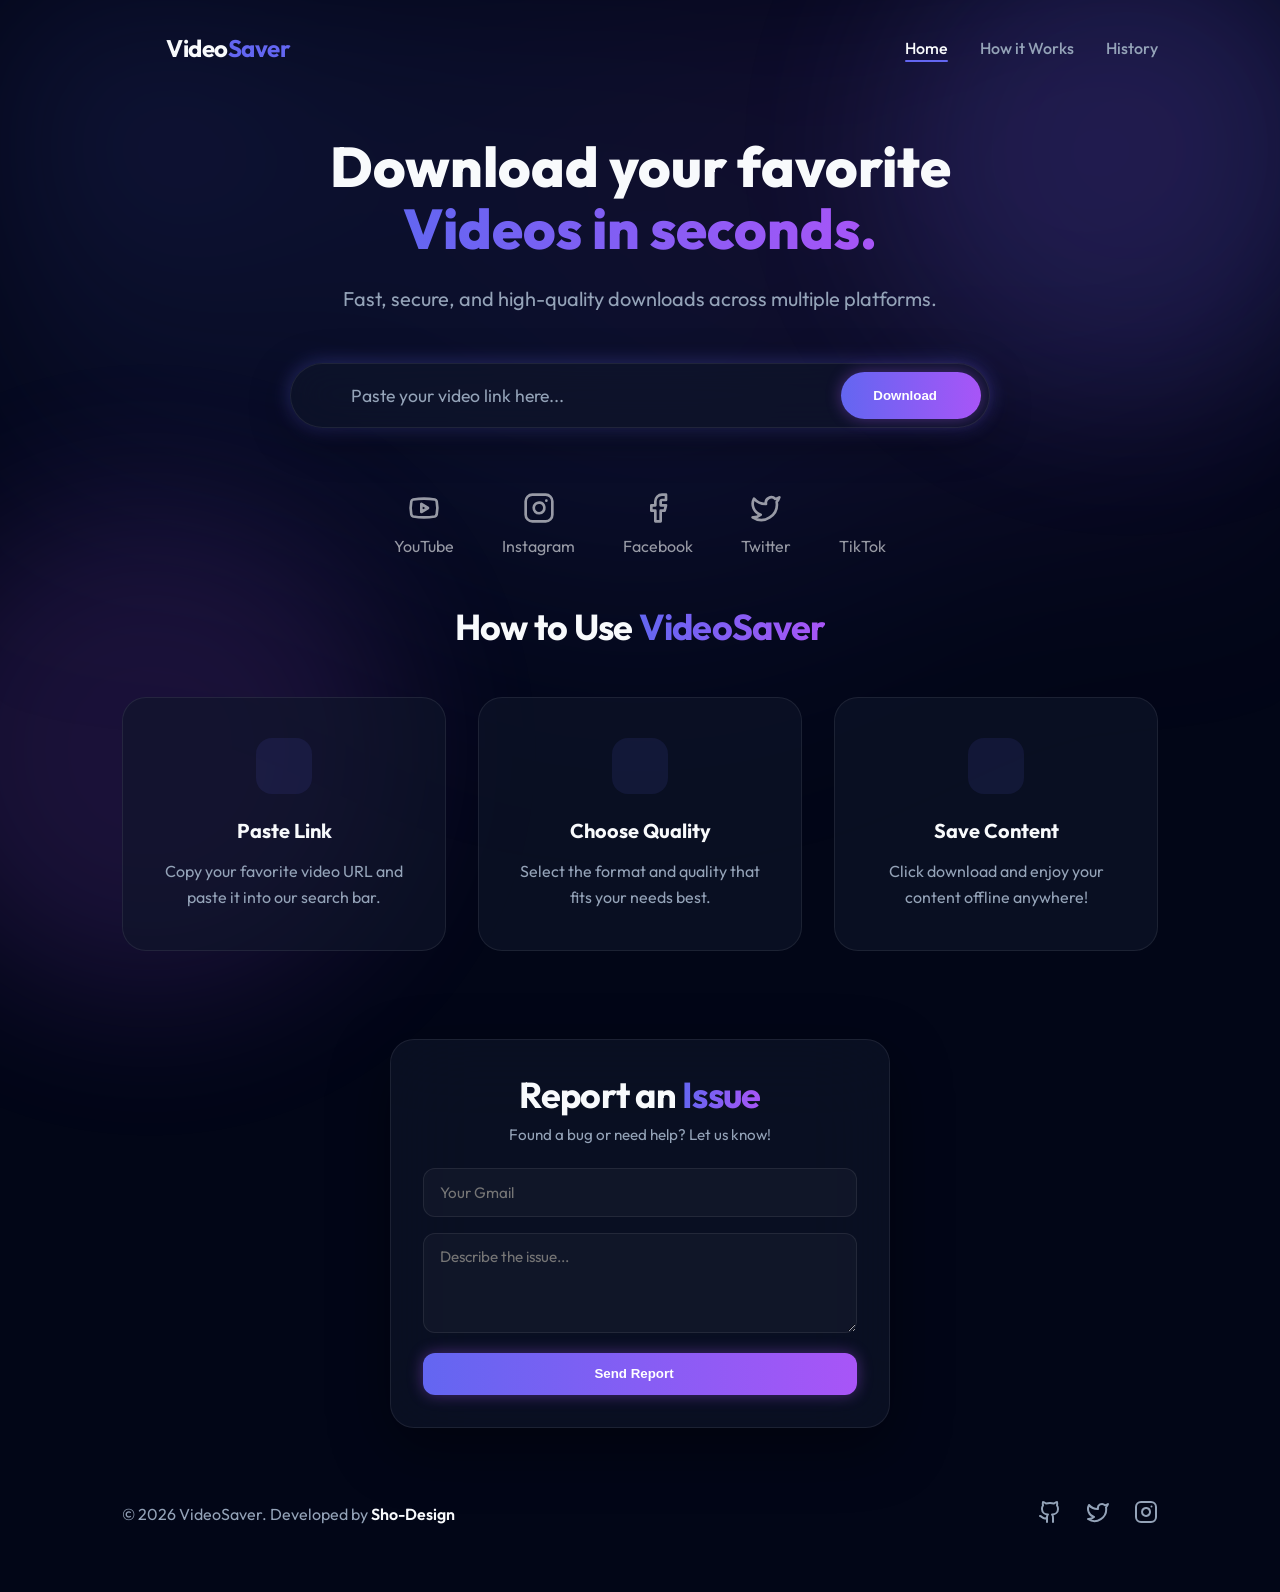
==== commit a01c32b6: "Update index.html" ====
--- a/index.html
+++ b/index.html
@@ -123,7 +123,7 @@
         </section>
 
         <!-- Supported Platforms -->
-        <section class="info-sectionSupported" data-gsap="fade-up" style="padding: 2rem 0; opacity: 0.8;">
+        <section class="platforms-section" data-gsap="fade-up">
             <div class="platforms-flex">
                 <a href="index.html" class="platform-item"><svg xmlns="http://www.w3.org/2000/svg" width="24" height="24" viewBox="0 0 24 24" fill="none" stroke="currentColor" stroke-width="2" stroke-linecap="round" stroke-linejoin="round" class="lucide lucide-youtube"><path d="M2.5 17a24.12 24.12 0 0 1 0-10 2 2 0 0 1 1.4-1.4 49.56 49.56 0 0 1 16.2 0A2 2 0 0 1 21.5 7a24.12 24.12 0 0 1 0 10 2 2 0 0 1-1.4 1.4 49.55 49.55 0 0 1-16.2 0A2 2 0 0 1 2.5 17"/><path d="m10 15 5-3-5-3z"/></svg><span>YouTube</span></a>
                 <a href="#urlInput" class="platform-item"><svg xmlns="http://www.w3.org/2000/svg" width="24" height="24" viewBox="0 0 24 24" fill="none" stroke="currentColor" stroke-width="2" stroke-linecap="round" stroke-linejoin="round" class="lucide lucide-instagram"><rect width="20" height="20" x="2" y="2" rx="5" ry="5"/><path d="M16 11.37A4 4 0 1 1 12.63 8 4 4 0 0 1 16 11.37z"/><line x1="17.5" x2="17.51" y1="6.5" y2="6.5"/></svg><span>Instagram</span></a>
